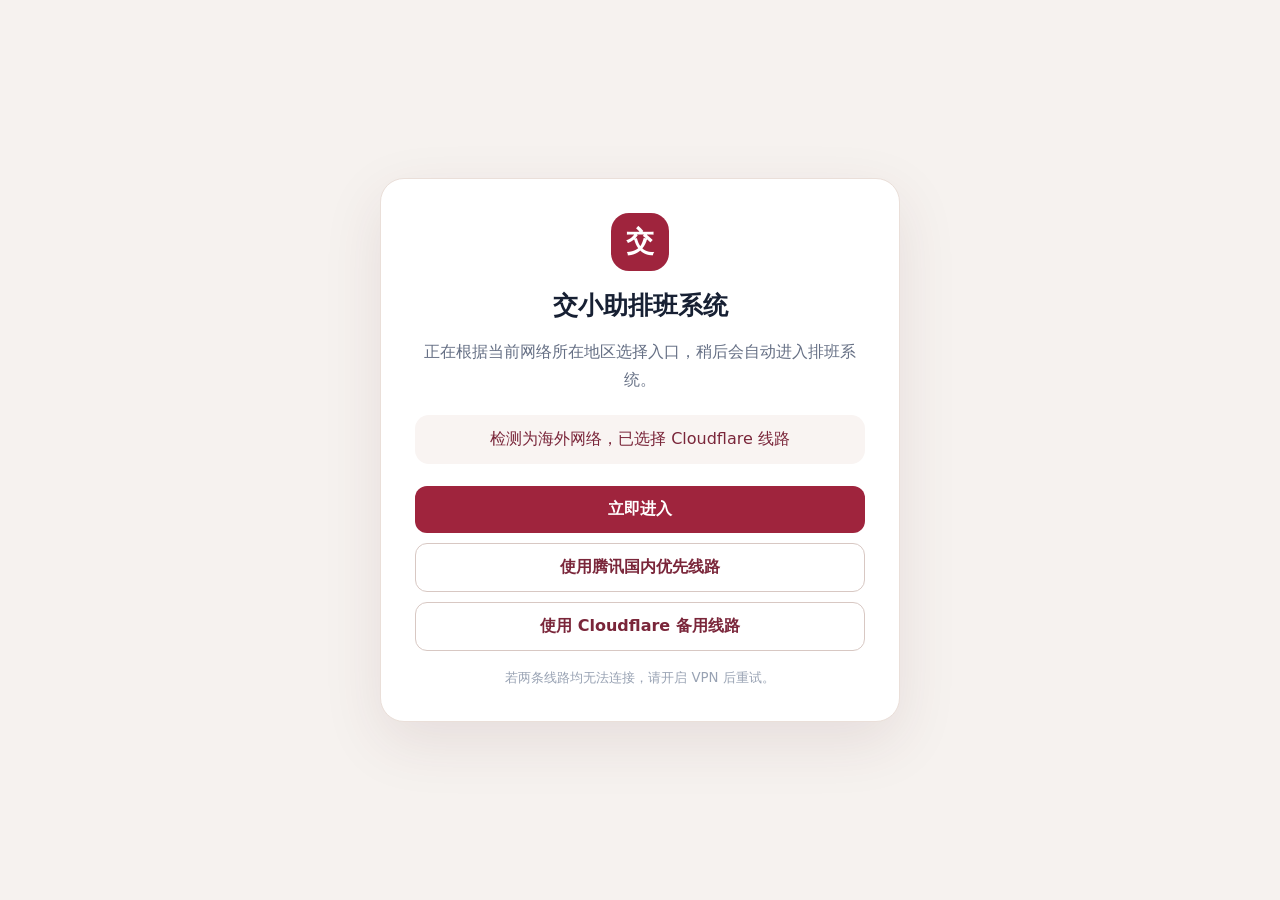
==== index.html @ 83b1fa52 "feat: add adaptive scheduler entry" ====
<!doctype html>
<html lang="zh-CN">
<head>
  <meta charset="UTF-8" />
  <meta name="viewport" content="width=device-width,initial-scale=1" />
  <title>交小助 · 排班系统入口</title>
  <style>
    :root{font-family:"Microsoft YaHei","PingFang SC",system-ui,sans-serif;color:#172033;background:#f6f2ef}*{box-sizing:border-box}body{margin:0;min-height:100vh;display:grid;place-items:center;padding:24px}.card{width:min(520px,100%);padding:34px;border:1px solid #eadfd9;border-radius:24px;background:#fff;box-shadow:0 20px 60px #5b23331a;text-align:center}.mark{width:58px;height:58px;margin:auto;display:grid;place-items:center;border-radius:18px;background:#9f243d;color:#fff;font-size:28px;font-weight:800}h1{margin:18px 0 8px;font-size:25px}p{color:#667085;line-height:1.7}.status{margin:22px 0;padding:14px;border-radius:14px;background:#f9f4f2;color:#7a263a}.actions{display:grid;gap:10px}a{display:block;padding:13px 18px;border-radius:12px;text-decoration:none;font-weight:700}.primary{background:#9f243d;color:#fff}.secondary{border:1px solid #d8c8c3;color:#7a263a}small{display:block;margin-top:18px;color:#98a2b3}
  </style>
</head>
<body>
  <main class="card">
    <div class="mark">交</div>
    <h1>交小助排班系统</h1>
    <p>正在根据当前网络所在地区选择入口，稍后会自动进入排班系统。</p>
    <div class="status" id="status">正在检测网络地区与可用线路…</div>
    <div class="actions">
      <a class="primary" id="enter" href="https://sjtu-duty-scheduler.sjtu-duty-scheduler.workers.dev/">立即进入</a>
      <a class="secondary" id="edgeone" href="#">使用腾讯国内优先线路</a>
      <a class="secondary" href="https://sjtu-duty-scheduler.sjtu-duty-scheduler.workers.dev/">使用 Cloudflare 备用线路</a>
    </div>
    <small>若两条线路均无法连接，请开启 VPN 后重试。</small>
  </main>
  <script type="module">
    import { preferredRoute } from './route-choice.mjs';
    const cloudflare='https://sjtu-duty-scheduler.sjtu-duty-scheduler.workers.dev/';
    const timeout=(promise,ms)=>Promise.race([promise,new Promise((_,reject)=>setTimeout(()=>reject(new Error('timeout')),ms))]);
    const targetPromise=fetch('./target.json',{cache:'no-store'}).then(r=>r.json());
    const countryPromise=timeout(fetch('https://api.country.is/').then(r=>r.json()).then(data=>data.country||''),2500).catch(()=>'');
    Promise.all([targetPromise,countryPromise]).then(([target,country])=>{
      const edgeone=target.url||cloudflare;
      const route=preferredRoute(country,Intl.DateTimeFormat().resolvedOptions().timeZone);
      const chosen=route==='edgeone'?edgeone:cloudflare;
      document.querySelector('#edgeone').href=edgeone;
      document.querySelector('#enter').href=chosen;
      document.querySelector('#status').textContent=route==='edgeone'?'检测为中国大陆网络，已选择腾讯线路':'检测为海外网络，已选择 Cloudflare 线路';
      setTimeout(()=>location.replace(chosen),1500);
    }).catch(()=>{
      document.querySelector('#status').textContent='自动检测暂不可用，请手动选择线路';
    });
  </script>
</body>
</html>
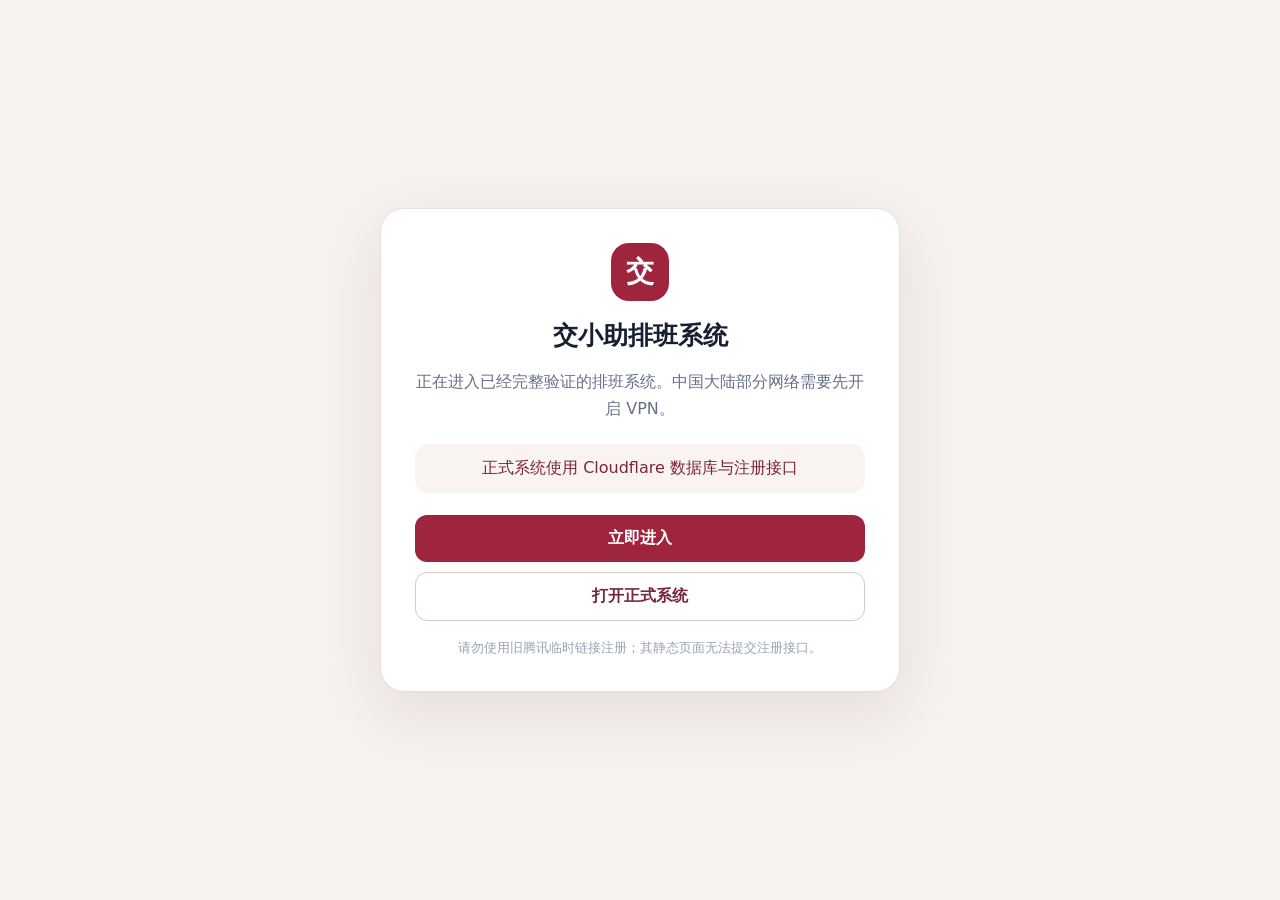
==== commit 29fc690e: "fix: route users only to verified application" ====
--- a/index.html
+++ b/index.html
@@ -12,32 +12,17 @@
   <main class="card">
     <div class="mark">交</div>
     <h1>交小助排班系统</h1>
-    <p>正在根据当前网络所在地区选择入口，稍后会自动进入排班系统。</p>
-    <div class="status" id="status">正在检测网络地区与可用线路…</div>
+    <p>正在进入已经完整验证的排班系统。中国大陆部分网络需要先开启 VPN。</p>
+    <div class="status" id="status">正式系统使用 Cloudflare 数据库与注册接口</div>
     <div class="actions">
       <a class="primary" id="enter" href="https://sjtu-duty-scheduler.sjtu-duty-scheduler.workers.dev/">立即进入</a>
-      <a class="secondary" id="edgeone" href="#">使用腾讯国内优先线路</a>
-      <a class="secondary" href="https://sjtu-duty-scheduler.sjtu-duty-scheduler.workers.dev/">使用 Cloudflare 备用线路</a>
+      <a class="secondary" href="https://sjtu-duty-scheduler.sjtu-duty-scheduler.workers.dev/">打开正式系统</a>
     </div>
-    <small>若两条线路均无法连接，请开启 VPN 后重试。</small>
+    <small>请勿使用旧腾讯临时链接注册；其静态页面无法提交注册接口。</small>
   </main>
   <script type="module">
-    import { preferredRoute } from './route-choice.mjs';
     const cloudflare='https://sjtu-duty-scheduler.sjtu-duty-scheduler.workers.dev/';
-    const timeout=(promise,ms)=>Promise.race([promise,new Promise((_,reject)=>setTimeout(()=>reject(new Error('timeout')),ms))]);
-    const targetPromise=fetch('./target.json',{cache:'no-store'}).then(r=>r.json());
-    const countryPromise=timeout(fetch('https://api.country.is/').then(r=>r.json()).then(data=>data.country||''),2500).catch(()=>'');
-    Promise.all([targetPromise,countryPromise]).then(([target,country])=>{
-      const edgeone=target.url||cloudflare;
-      const route=preferredRoute(country,Intl.DateTimeFormat().resolvedOptions().timeZone);
-      const chosen=route==='edgeone'?edgeone:cloudflare;
-      document.querySelector('#edgeone').href=edgeone;
-      document.querySelector('#enter').href=chosen;
-      document.querySelector('#status').textContent=route==='edgeone'?'检测为中国大陆网络，已选择腾讯线路':'检测为海外网络，已选择 Cloudflare 线路';
-      setTimeout(()=>location.replace(chosen),1500);
-    }).catch(()=>{
-      document.querySelector('#status').textContent='自动检测暂不可用，请手动选择线路';
-    });
+    setTimeout(()=>location.replace(cloudflare),1800);
   </script>
 </body>
 </html>
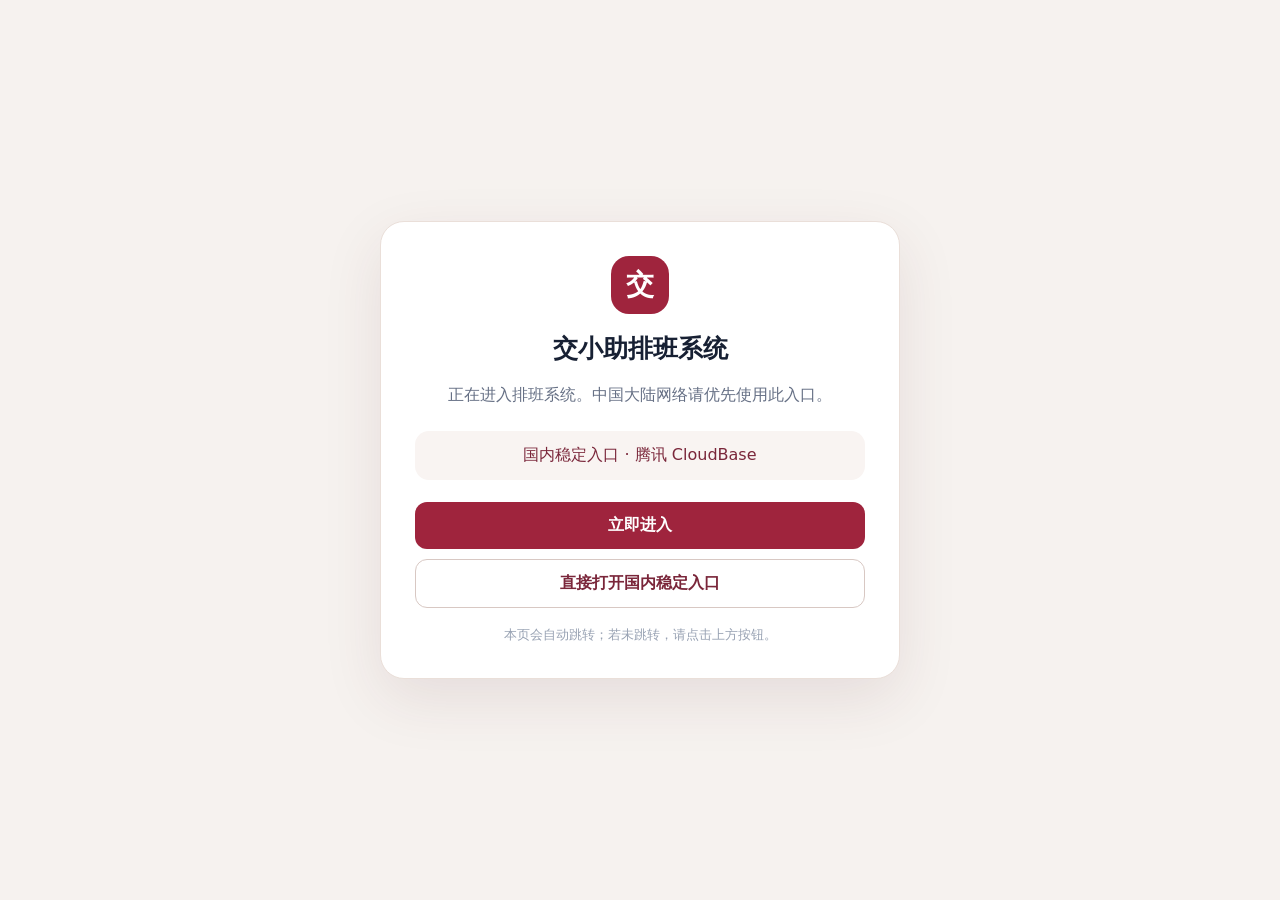
==== commit 50c64cca: "feat: route public entry to CloudBase" ====
--- a/index.html
+++ b/index.html
@@ -12,17 +12,17 @@
   <main class="card">
     <div class="mark">交</div>
     <h1>交小助排班系统</h1>
-    <p>正在进入已经完整验证的排班系统。中国大陆部分网络需要先开启 VPN。</p>
-    <div class="status" id="status">正式系统使用 Cloudflare 数据库与注册接口</div>
+    <p>正在进入排班系统。中国大陆网络请优先使用此入口。</p>
+    <div class="status" id="status">国内稳定入口 · 腾讯 CloudBase</div>
     <div class="actions">
-      <a class="primary" id="enter" href="https://sjtu-duty-scheduler.sjtu-duty-scheduler.workers.dev/">立即进入</a>
-      <a class="secondary" href="https://sjtu-duty-scheduler.sjtu-duty-scheduler.workers.dev/">打开正式系统</a>
+      <a class="primary" id="enter" href="https://sjtu-duty-scheduler-d1bu58a2846d-1476562505.ap-shanghai.app.tcloudbase.com/">立即进入</a>
+      <a class="secondary" href="https://sjtu-duty-scheduler-d1bu58a2846d-1476562505.ap-shanghai.app.tcloudbase.com/">直接打开国内稳定入口</a>
     </div>
-    <small>请勿使用旧腾讯临时链接注册；其静态页面无法提交注册接口。</small>
+    <small>本页会自动跳转；若未跳转，请点击上方按钮。</small>
   </main>
   <script type="module">
-    const cloudflare='https://sjtu-duty-scheduler.sjtu-duty-scheduler.workers.dev/';
-    setTimeout(()=>location.replace(cloudflare),1800);
+    const cloudBase='https://sjtu-duty-scheduler-d1bu58a2846d-1476562505.ap-shanghai.app.tcloudbase.com/';
+    setTimeout(()=>location.replace(cloudBase),1800);
   </script>
 </body>
 </html>
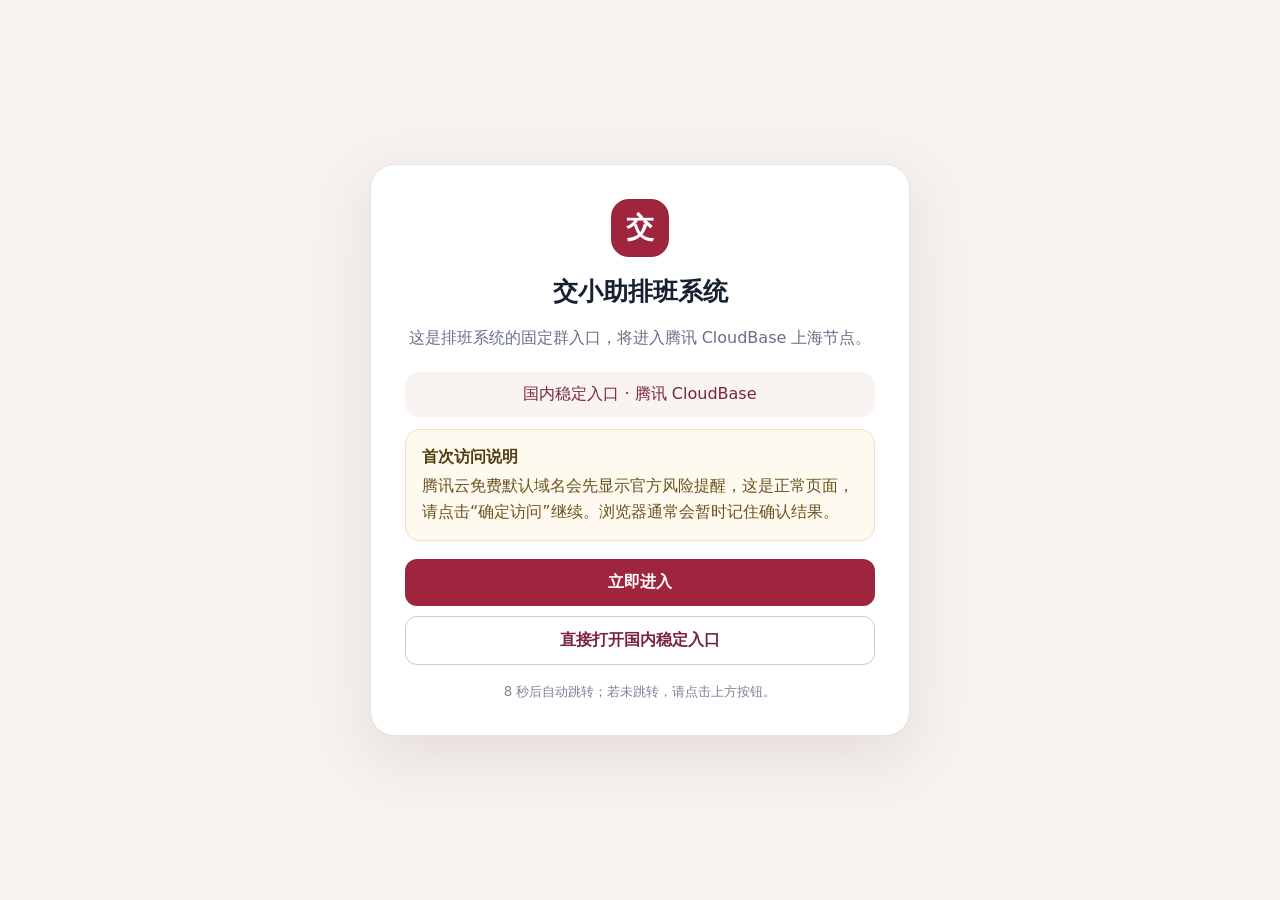
==== commit 2276c757: "fix: explain CloudBase first-visit warning" ====
--- a/index.html
+++ b/index.html
@@ -5,24 +5,36 @@
   <meta name="viewport" content="width=device-width,initial-scale=1" />
   <title>交小助 · 排班系统入口</title>
   <style>
-    :root{font-family:"Microsoft YaHei","PingFang SC",system-ui,sans-serif;color:#172033;background:#f6f2ef}*{box-sizing:border-box}body{margin:0;min-height:100vh;display:grid;place-items:center;padding:24px}.card{width:min(520px,100%);padding:34px;border:1px solid #eadfd9;border-radius:24px;background:#fff;box-shadow:0 20px 60px #5b23331a;text-align:center}.mark{width:58px;height:58px;margin:auto;display:grid;place-items:center;border-radius:18px;background:#9f243d;color:#fff;font-size:28px;font-weight:800}h1{margin:18px 0 8px;font-size:25px}p{color:#667085;line-height:1.7}.status{margin:22px 0;padding:14px;border-radius:14px;background:#f9f4f2;color:#7a263a}.actions{display:grid;gap:10px}a{display:block;padding:13px 18px;border-radius:12px;text-decoration:none;font-weight:700}.primary{background:#9f243d;color:#fff}.secondary{border:1px solid #d8c8c3;color:#7a263a}small{display:block;margin-top:18px;color:#98a2b3}
+    :root{font-family:"Microsoft YaHei","PingFang SC",system-ui,sans-serif;color:#172033;background:#f6f2ef}*{box-sizing:border-box}body{margin:0;min-height:100vh;display:grid;place-items:center;padding:24px}.card{width:min(540px,100%);padding:34px;border:1px solid #eadfd9;border-radius:24px;background:#fff;box-shadow:0 20px 60px #5b23331a;text-align:center}.mark{width:58px;height:58px;margin:auto;display:grid;place-items:center;border-radius:18px;background:#9f243d;color:#fff;font-size:28px;font-weight:800}h1{margin:18px 0 8px;font-size:25px}p{color:#667085;line-height:1.7}.status{margin:20px 0 12px;padding:12px;border-radius:14px;background:#f9f4f2;color:#7a263a}.notice{margin:0 0 18px;padding:14px 16px;border:1px solid #f0dfb8;border-radius:14px;background:#fffaf0;color:#6c531d;text-align:left;line-height:1.65}.notice strong,.notice span{display:block}.notice strong{margin-bottom:3px;color:#513b0f}.actions{display:grid;gap:10px}a{display:block;padding:13px 18px;border-radius:12px;text-decoration:none;font-weight:700}.primary{background:#9f243d;color:#fff}.secondary{border:1px solid #d8c8c3;color:#7a263a}small{display:block;margin-top:18px;color:#7b8493}@media(max-width:560px){body{padding:16px}.card{padding:28px 20px;border-radius:20px}h1{font-size:23px}.notice{font-size:14px}}
   </style>
 </head>
 <body>
   <main class="card">
     <div class="mark">交</div>
     <h1>交小助排班系统</h1>
-    <p>正在进入排班系统。中国大陆网络请优先使用此入口。</p>
+    <p>这是排班系统的固定群入口，将进入腾讯 CloudBase 上海节点。</p>
     <div class="status" id="status">国内稳定入口 · 腾讯 CloudBase</div>
+    <div class="notice" role="note">
+      <strong>首次访问说明</strong>
+      <span>腾讯云免费默认域名会先显示官方风险提醒，这是正常页面，请点击“确定访问”继续。浏览器通常会暂时记住确认结果。</span>
+    </div>
     <div class="actions">
       <a class="primary" id="enter" href="https://sjtu-duty-scheduler-d1bu58a2846d-1476562505.ap-shanghai.app.tcloudbase.com/">立即进入</a>
       <a class="secondary" href="https://sjtu-duty-scheduler-d1bu58a2846d-1476562505.ap-shanghai.app.tcloudbase.com/">直接打开国内稳定入口</a>
     </div>
-    <small>本页会自动跳转；若未跳转，请点击上方按钮。</small>
+    <small id="countdown" aria-live="polite">8 秒后自动跳转；若未跳转，请点击上方按钮。</small>
   </main>
   <script type="module">
     const cloudBase='https://sjtu-duty-scheduler-d1bu58a2846d-1476562505.ap-shanghai.app.tcloudbase.com/';
-    setTimeout(()=>location.replace(cloudBase),1800);
+    const countdown=document.querySelector('#countdown');
+    let seconds=8;
+    const ticker=setInterval(()=>{
+      seconds-=1;
+      countdown.textContent=`${seconds} 秒后自动跳转；若未跳转，请点击上方按钮。`;
+      if(seconds<=0)clearInterval(ticker);
+    },1000);
+    const openApp=()=>location.replace(cloudBase);
+    setTimeout(openApp,8000);
   </script>
 </body>
 </html>
